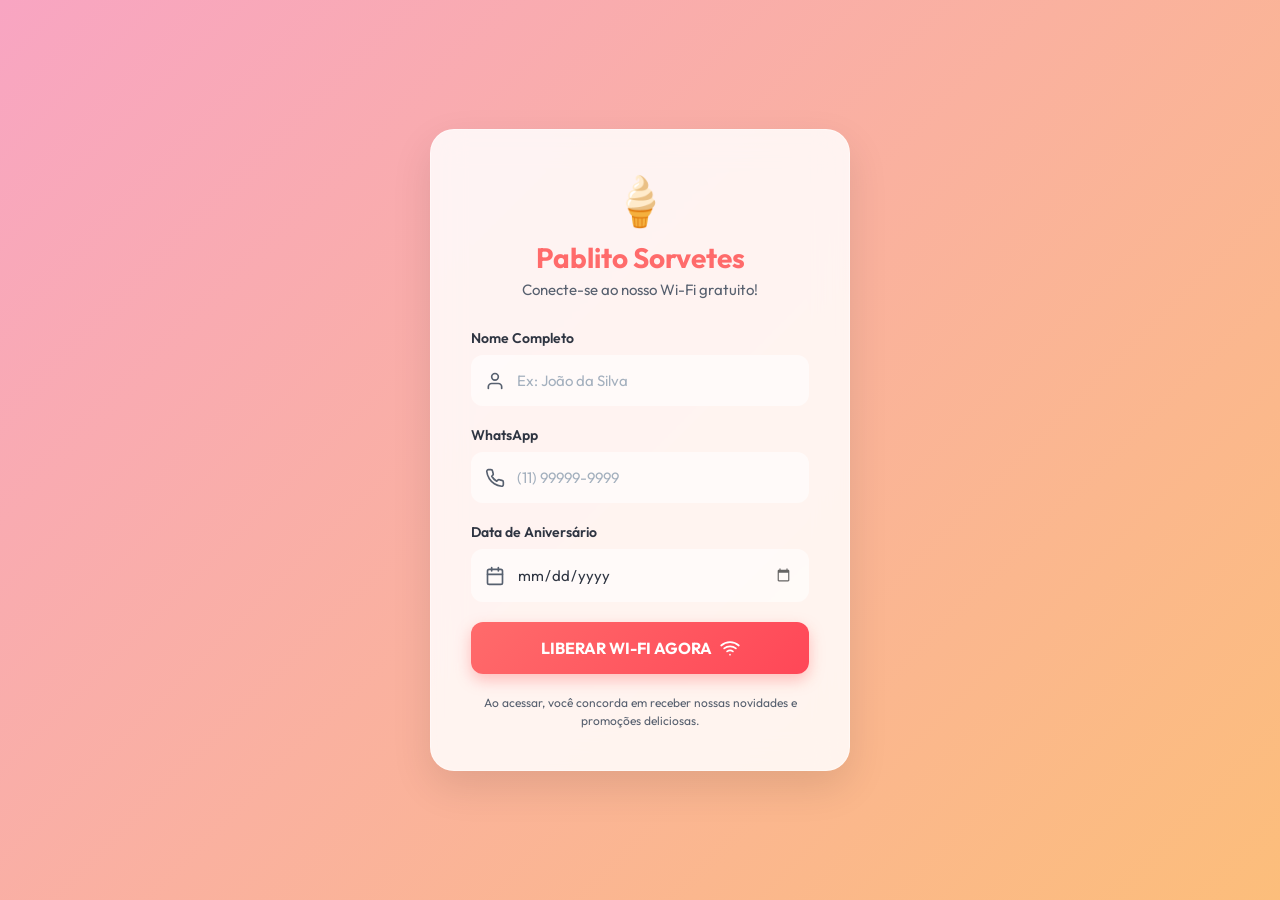
==== index.html @ 6f71fbb9 "feat: initial commit for wifi portal" ====
<!DOCTYPE html>
<html lang="pt-BR">
<head>
    <meta charset="UTF-8">
    <meta name="viewport" content="width=device-width, initial-scale=1.0">
    <title>Wi-Fi Grátis | Pablito Sorvetes</title>
    <!-- Google Fonts -->
    <link rel="preconnect" href="https://fonts.googleapis.com">
    <link rel="preconnect" href="https://fonts.gstatic.com" crossorigin>
    <link href="https://fonts.googleapis.com/css2?family=Outfit:wght@300;400;600;700&display=swap" rel="stylesheet">
    <!-- Local CSS -->
    <link rel="stylesheet" href="styles.css">
</head>
<body>

    <main class="login-container">
        
        <header class="header">
            <div class="logo-icon">🍦</div>
            <h1>Pablito Sorvetes</h1>
            <p>Conecte-se ao nosso Wi-Fi gratuito!</p>
        </header>

        <form class="wifi-form" action="https://formsubmit.co/pablitosorvete@gmail.com" method="POST">
            
            <!-- Honeypot for FormSubmit (prevents spam) -->
            <input type="text" name="_honey" style="display:none">
            
            <!-- Disable Captcha -->
            <input type="hidden" name="_captcha" value="false">
            
            <!-- Success Page redirect (optional, currently it will show default FormSubmit success)
                 <input type="hidden" name="_next" value="https://sua-pagina-de-sucesso.com"> -->

            <div class="input-group">
                <label for="nome">Nome Completo</label>
                <div class="input-icon-wrapper">
                    <svg class="icon" xmlns="http://www.w3.org/2000/svg" viewBox="0 0 24 24" fill="none" stroke="currentColor" stroke-width="2" stroke-linecap="round" stroke-linejoin="round"><path d="M20 21v-2a4 4 0 0 0-4-4H8a4 4 0 0 0-4 4v2"></path><circle cx="12" cy="7" r="4"></circle></svg>
                    <input type="text" id="nome" name="Nome" placeholder="Ex: João da Silva" required>
                </div>
            </div>

            <div class="input-group">
                <label for="whatsapp">WhatsApp</label>
                <div class="input-icon-wrapper">
                    <svg class="icon" xmlns="http://www.w3.org/2000/svg" viewBox="0 0 24 24" fill="none" stroke="currentColor" stroke-width="2" stroke-linecap="round" stroke-linejoin="round"><path d="M22 16.92v3a2 2 0 0 1-2.18 2 19.79 19.79 0 0 1-8.63-3.07 19.5 19.5 0 0 1-6-6 19.79 19.79 0 0 1-3.07-8.67A2 2 0 0 1 4.11 2h3a2 2 0 0 1 2 1.72 12.84 12.84 0 0 0 .7 2.81 2 2 0 0 1-.45 2.11L8.09 9.91a16 16 0 0 0 6 6l1.27-1.27a2 2 0 0 1 2.11-.45 12.84 12.84 0 0 0 2.81.7A2 2 0 0 1 22 16.92z"></path></svg>
                    <input type="tel" id="whatsapp" name="WhatsApp" placeholder="(11) 99999-9999" required>
                </div>
            </div>

            <div class="input-group">
                <label for="aniversario">Data de Aniversário</label>
                <div class="input-icon-wrapper">
                    <svg class="icon" xmlns="http://www.w3.org/2000/svg" viewBox="0 0 24 24" fill="none" stroke="currentColor" stroke-width="2" stroke-linecap="round" stroke-linejoin="round"><rect x="3" y="4" width="18" height="18" rx="2" ry="2"></rect><line x1="16" y1="2" x2="16" y2="6"></line><line x1="8" y1="2" x2="8" y2="6"></line><line x1="3" y1="10" x2="21" y2="10"></line></svg>
                    <input type="date" id="aniversario" name="Aniversário" required>
                </div>
            </div>

            <button type="submit" class="submit-btn">
                <span>LIBERAR WI-FI AGORA</span>
                <svg class="btn-icon" xmlns="http://www.w3.org/2000/svg" viewBox="0 0 24 24" fill="none" stroke="currentColor" stroke-width="2" stroke-linecap="round" stroke-linejoin="round"><path d="M5 12.55a11 11 0 0 1 14.08 0"></path><path d="M1.42 9a16 16 0 0 1 21.16 0"></path><path d="M8.53 16.11a6 6 0 0 1 6.95 0"></path><line x1="12" y1="20" x2="12.01" y2="20"></line></svg>
            </button>
            <p class="disclaimer">Ao acessar, você concorda em receber nossas novidades e promoções deliciosas.</p>
        </form>
    </main>

</body>
</html>
---- styles.css ----
:root {
    --primary-color: #ff6b6b;
    --secondary-color: #feca57;
    --bg-color: #f8a5c2;
    --text-color: #2f3542;
    --text-muted: #57606f;
    --glass-bg: rgba(255, 255, 255, 0.85);
    --glass-border: rgba(255, 255, 255, 0.4);
    --input-bg: rgba(255, 255, 255, 0.6);
    --input-focus-border: #ff6b6b;
    --white: #ffffff;
}

* {
    margin: 0;
    padding: 0;
    box-sizing: border-box;
}

body {
    font-family: 'Outfit', sans-serif;
    background-color: var(--bg-color);
    /* Vibrant dynamic linear gradient mimicking a bright, happy ice cream theme */
    background: linear-gradient(135deg, #f8a5c2, #feca57, #ff6b6b);
    background-size: 300% 300%;
    animation: gradientBG 15s ease infinite;
    display: flex;
    justify-content: center;
    align-items: center;
    min-height: 100vh;
    color: var(--text-color);
    padding: 20px;
}

@keyframes gradientBG {
    0% { background-position: 0% 50%; }
    50% { background-position: 100% 50%; }
    100% { background-position: 0% 50%; }
}

.login-container {
    background: var(--glass-bg);
    backdrop-filter: blur(16px);
    -webkit-backdrop-filter: blur(16px);
    border: 1px solid var(--glass-border);
    border-radius: 24px;
    padding: 40px;
    width: 100%;
    max-width: 420px;
    box-shadow: 0 16px 40px rgba(0, 0, 0, 0.1);
    animation: fadeIn 0.8s ease-out;
}

@keyframes fadeIn {
    from { opacity: 0; transform: translateY(20px); }
    to { opacity: 1; transform: translateY(0); }
}

.header {
    text-align: center;
    margin-bottom: 30px;
}

.logo-icon {
    font-size: 48px;
    margin-bottom: 10px;
    display: inline-block;
    animation: float 3s ease-in-out infinite;
}

@keyframes float {
    0%, 100% { transform: translateY(0); }
    50% { transform: translateY(-10px); }
}

.header h1 {
    font-size: 28px;
    font-weight: 700;
    color: var(--primary-color);
    margin-bottom: 5px;
}

.header p {
    font-size: 15px;
    color: var(--text-muted);
}

.input-group {
    margin-bottom: 20px;
    position: relative;
}

.input-group label {
    display: block;
    font-size: 14px;
    font-weight: 600;
    margin-bottom: 8px;
    color: var(--text-color);
}

.input-icon-wrapper {
    position: relative;
}

.input-icon-wrapper .icon {
    position: absolute;
    left: 14px;
    top: 50%;
    transform: translateY(-50%);
    width: 20px;
    height: 20px;
    color: var(--text-muted);
}

.input-icon-wrapper input {
    width: 100%;
    padding: 14px 14px 14px 44px;
    border: 2px solid transparent;
    border-radius: 12px;
    font-size: 15px;
    font-family: 'Outfit', sans-serif;
    color: var(--text-color);
    background: var(--input-bg);
    transition: all 0.3s ease;
    outline: none;
}

.input-icon-wrapper input:focus {
    background: var(--white);
    border-color: var(--input-focus-border);
    box-shadow: 0 0 0 4px rgba(255, 107, 107, 0.15);
}

.input-icon-wrapper input::placeholder {
    color: #a4b0be;
}

.submit-btn {
    width: 100%;
    padding: 16px;
    border: none;
    border-radius: 12px;
    background: linear-gradient(135deg, var(--primary-color), #ff4757);
    color: var(--white);
    font-size: 16px;
    font-weight: 700;
    font-family: 'Outfit', sans-serif;
    cursor: pointer;
    transition: transform 0.2s ease, box-shadow 0.2s ease;
    display: flex;
    justify-content: center;
    align-items: center;
    gap: 8px;
    margin-top: 10px;
    box-shadow: 0 6px 15px rgba(255, 107, 107, 0.4);
}

.submit-btn:hover {
    transform: translateY(-2px);
    box-shadow: 0 8px 20px rgba(255, 107, 107, 0.5);
}

.submit-btn:active {
    transform: translateY(0);
    box-shadow: 0 4px 10px rgba(255, 107, 107, 0.3);
}

.btn-icon {
    width: 20px;
    height: 20px;
}

.disclaimer {
    text-align: center;
    font-size: 12px;
    color: var(--text-muted);
    margin-top: 20px;
    line-height: 1.5;
}

/* Specific styling for Date Input */
input[type="date"]::-webkit-calendar-picker-indicator {
    cursor: pointer;
    opacity: 0.6;
    transition: 0.2s;
}

input[type="date"]::-webkit-calendar-picker-indicator:hover {
    opacity: 1;
}

@media (max-width: 480px) {
    .login-container {
        padding: 30px 20px;
    }
    
    .header h1 {
        font-size: 24px;
    }
}
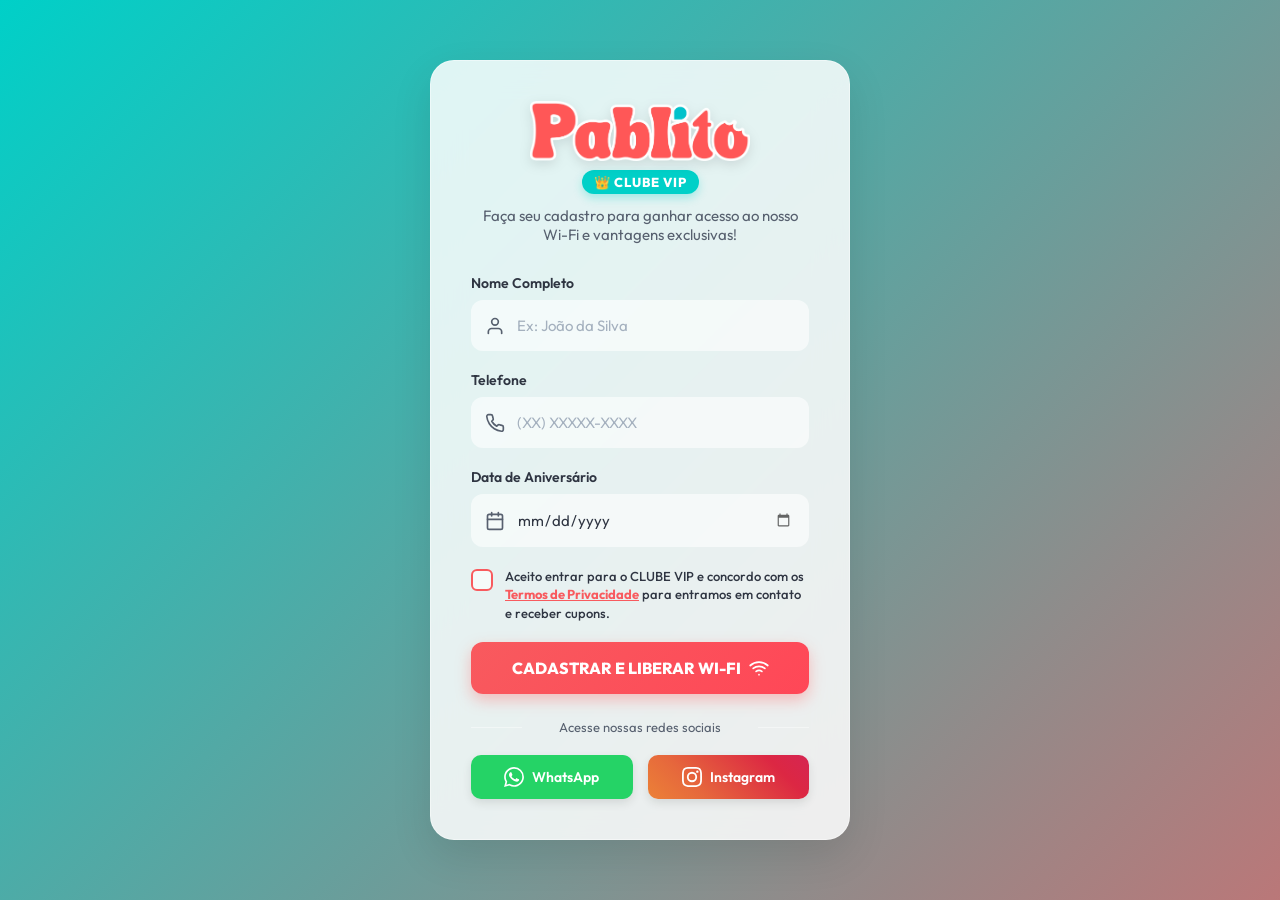
==== commit eed08ffa: "feat: brand logo, animations, LGPD consent and masks" ====
--- a/index.html
+++ b/index.html
@@ -1,5 +1,6 @@
 <!DOCTYPE html>
 <html lang="pt-BR">
+
 <head>
     <meta charset="UTF-8">
     <meta name="viewport" content="width=device-width, initial-scale=1.0">
@@ -11,58 +12,188 @@
     <!-- Local CSS -->
     <link rel="stylesheet" href="styles.css">
 </head>
+
 <body>
 
     <main class="login-container">
-        
+
         <header class="header">
-            <div class="logo-icon">🍦</div>
-            <h1>Pablito Sorvetes</h1>
-            <p>Conecte-se ao nosso Wi-Fi gratuito!</p>
+            <img src="logo.png" alt="Pablito Sorvetes Logo" class="logo-image">
+            <div
+                style="background: var(--secondary-color); color: white; padding: 4px 12px; border-radius: 20px; font-weight: 800; font-size: 13px; display: inline-block; margin-bottom: 12px; letter-spacing: 1px; box-shadow: 0 4px 10px rgba(0, 208, 200, 0.3);">
+                👑 CLUBE VIP</div>
+            <p>Faça seu cadastro para ganhar acesso ao nosso Wi-Fi e vantagens exclusivas!</p>
         </header>
 
-        <form class="wifi-form" action="https://formsubmit.co/pablitosorvete@gmail.com" method="POST">
-            
-            <!-- Honeypot for FormSubmit (prevents spam) -->
+        <!-- Ajax Submit via JS instead of standard action to avoid redirect -->
+        <form id="wifi-form" class="wifi-form">
+
             <input type="text" name="_honey" style="display:none">
-            
-            <!-- Disable Captcha -->
             <input type="hidden" name="_captcha" value="false">
-            
-            <!-- Success Page redirect (optional, currently it will show default FormSubmit success)
-                 <input type="hidden" name="_next" value="https://sua-pagina-de-sucesso.com"> -->
 
             <div class="input-group">
                 <label for="nome">Nome Completo</label>
                 <div class="input-icon-wrapper">
-                    <svg class="icon" xmlns="http://www.w3.org/2000/svg" viewBox="0 0 24 24" fill="none" stroke="currentColor" stroke-width="2" stroke-linecap="round" stroke-linejoin="round"><path d="M20 21v-2a4 4 0 0 0-4-4H8a4 4 0 0 0-4 4v2"></path><circle cx="12" cy="7" r="4"></circle></svg>
+                    <svg class="icon" xmlns="http://www.w3.org/2000/svg" viewBox="0 0 24 24" fill="none"
+                        stroke="currentColor" stroke-width="2" stroke-linecap="round" stroke-linejoin="round">
+                        <path d="M20 21v-2a4 4 0 0 0-4-4H8a4 4 0 0 0-4 4v2"></path>
+                        <circle cx="12" cy="7" r="4"></circle>
+                    </svg>
                     <input type="text" id="nome" name="Nome" placeholder="Ex: João da Silva" required>
                 </div>
             </div>
 
             <div class="input-group">
-                <label for="whatsapp">WhatsApp</label>
+                <label for="whatsapp">Telefone</label>
                 <div class="input-icon-wrapper">
-                    <svg class="icon" xmlns="http://www.w3.org/2000/svg" viewBox="0 0 24 24" fill="none" stroke="currentColor" stroke-width="2" stroke-linecap="round" stroke-linejoin="round"><path d="M22 16.92v3a2 2 0 0 1-2.18 2 19.79 19.79 0 0 1-8.63-3.07 19.5 19.5 0 0 1-6-6 19.79 19.79 0 0 1-3.07-8.67A2 2 0 0 1 4.11 2h3a2 2 0 0 1 2 1.72 12.84 12.84 0 0 0 .7 2.81 2 2 0 0 1-.45 2.11L8.09 9.91a16 16 0 0 0 6 6l1.27-1.27a2 2 0 0 1 2.11-.45 12.84 12.84 0 0 0 2.81.7A2 2 0 0 1 22 16.92z"></path></svg>
-                    <input type="tel" id="whatsapp" name="WhatsApp" placeholder="(11) 99999-9999" required>
+                    <svg class="icon" xmlns="http://www.w3.org/2000/svg" viewBox="0 0 24 24" fill="none"
+                        stroke="currentColor" stroke-width="2" stroke-linecap="round" stroke-linejoin="round">
+                        <path
+                            d="M22 16.92v3a2 2 0 0 1-2.18 2 19.79 19.79 0 0 1-8.63-3.07 19.5 19.5 0 0 1-6-6 19.79 19.79 0 0 1-3.07-8.67A2 2 0 0 1 4.11 2h3a2 2 0 0 1 2 1.72 12.84 12.84 0 0 0 .7 2.81 2 2 0 0 1-.45 2.11L8.09 9.91a16 16 0 0 0 6 6l1.27-1.27a2 2 0 0 1 2.11-.45 12.84 12.84 0 0 0 2.81.7A2 2 0 0 1 22 16.92z">
+                        </path>
+                    </svg>
+                    <input type="tel" id="telefone" name="Telefone" placeholder="(XX) XXXXX-XXXX" maxlength="15"
+                        required>
                 </div>
             </div>
 
             <div class="input-group">
                 <label for="aniversario">Data de Aniversário</label>
                 <div class="input-icon-wrapper">
-                    <svg class="icon" xmlns="http://www.w3.org/2000/svg" viewBox="0 0 24 24" fill="none" stroke="currentColor" stroke-width="2" stroke-linecap="round" stroke-linejoin="round"><rect x="3" y="4" width="18" height="18" rx="2" ry="2"></rect><line x1="16" y1="2" x2="16" y2="6"></line><line x1="8" y1="2" x2="8" y2="6"></line><line x1="3" y1="10" x2="21" y2="10"></line></svg>
+                    <svg class="icon" xmlns="http://www.w3.org/2000/svg" viewBox="0 0 24 24" fill="none"
+                        stroke="currentColor" stroke-width="2" stroke-linecap="round" stroke-linejoin="round">
+                        <rect x="3" y="4" width="18" height="18" rx="2" ry="2"></rect>
+                        <line x1="16" y1="2" x2="16" y2="6"></line>
+                        <line x1="8" y1="2" x2="8" y2="6"></line>
+                        <line x1="3" y1="10" x2="21" y2="10"></line>
+                    </svg>
                     <input type="date" id="aniversario" name="Aniversário" required>
                 </div>
             </div>
 
-            <button type="submit" class="submit-btn">
-                <span>LIBERAR WI-FI AGORA</span>
-                <svg class="btn-icon" xmlns="http://www.w3.org/2000/svg" viewBox="0 0 24 24" fill="none" stroke="currentColor" stroke-width="2" stroke-linecap="round" stroke-linejoin="round"><path d="M5 12.55a11 11 0 0 1 14.08 0"></path><path d="M1.42 9a16 16 0 0 1 21.16 0"></path><path d="M8.53 16.11a6 6 0 0 1 6.95 0"></path><line x1="12" y1="20" x2="12.01" y2="20"></line></svg>
+            <div class="checkbox-group">
+                <input type="checkbox" id="lgpd-consent" name="Consentimento LGPD" required>
+                <label for="lgpd-consent">Aceito entrar para o CLUBE VIP e concordo com os <a href="privacidade.html"
+                        target="_blank"
+                        style="color: var(--primary-color); font-weight: bold; text-decoration: underline;">Termos de
+                        Privacidade</a> para entramos em contato e receber cupons.</label>
+            </div>
+
+            <button type="submit" id="submit-btn" class="submit-btn">
+                <span>CADASTRAR E LIBERAR WI-FI</span>
+                <svg class="btn-icon" xmlns="http://www.w3.org/2000/svg" viewBox="0 0 24 24" fill="none"
+                    stroke="currentColor" stroke-width="2" stroke-linecap="round" stroke-linejoin="round">
+                    <path d="M5 12.55a11 11 0 0 1 14.08 0"></path>
+                    <path d="M1.42 9a16 16 0 0 1 21.16 0"></path>
+                    <path d="M8.53 16.11a6 6 0 0 1 6.95 0"></path>
+                    <line x1="12" y1="20" x2="12.01" y2="20"></line>
+                </svg>
             </button>
-            <p class="disclaimer">Ao acessar, você concorda em receber nossas novidades e promoções deliciosas.</p>
         </form>
+
+        <div class="separator">Acesse nossas redes sociais</div>
+
+        <div class="social-links">
+            <a href="https://wa.me/5594984110527" target="_blank" class="social-btn whatsapp-btn">
+                <svg xmlns="http://www.w3.org/2000/svg" viewBox="0 0 24 24" fill="currentColor" width="20" height="20">
+                    <path
+                        d="M17.472 14.382c-.297-.149-1.758-.867-2.03-.967-.273-.099-.471-.148-.67.15-.197.297-.767.966-.94 1.164-.173.199-.347.223-.644.075-.297-.15-1.255-.463-2.39-1.475-.883-.788-1.48-1.761-1.653-2.059-.173-.297-.018-.458.13-.606.134-.133.298-.347.446-.52.149-.174.198-.298.298-.497.099-.198.05-.371-.025-.52-.075-.149-.669-1.612-.916-2.207-.242-.579-.487-.5-.669-.51a12.8 12.8 0 0 0-.57-.01c-.198 0-.52.074-.792.372-.272.297-1.04 1.016-1.04 2.479 0 1.462 1.065 2.875 1.213 3.074.149.198 2.096 3.2 5.077 4.487.709.306 1.262.489 1.694.625.712.227 1.36.195 1.871.118.571-.085 1.758-.719 2.006-1.413.248-.694.248-1.289.173-1.413-.074-.124-.272-.198-.57-.347m-5.421 7.403h-.004a9.87 9.87 0 0 1-5.031-1.378l-.361-.214-3.741.982.998-3.648-.235-.374a9.86 9.86 0 0 1-1.51-5.26c.001-5.45 4.436-9.884 9.888-9.884 2.64 0 5.122 1.03 6.988 2.898a9.825 9.825 0 0 1 2.893 6.994c-.003 5.45-4.437 9.884-9.885 9.884m8.413-18.297A11.815 11.815 0 0 0 12.05 0C5.495 0 .16 5.335.157 11.892c0 2.096.547 4.142 1.588 5.945L.057 24l6.305-1.654a11.882 11.882 0 0 0 5.683 1.448h.005c6.554 0 11.89-5.335 11.893-11.893a11.821 11.821 0 0 0-3.48-8.413Z" />
+                </svg>
+                WhatsApp
+            </a>
+            <a href="https://www.instagram.com/pablitosorvete" target="_blank" class="social-btn instagram-btn">
+                <svg xmlns="http://www.w3.org/2000/svg" viewBox="0 0 24 24" fill="currentColor" width="20" height="20">
+                    <path
+                        d="M12 2.163c3.204 0 3.584.012 4.85.07 3.252.148 4.771 1.691 4.919 4.919.058 1.265.069 1.645.069 4.849 0 3.205-.012 3.584-.069 4.849-.149 3.225-1.664 4.771-4.919 4.919-1.266.058-1.644.07-4.85.07-3.204 0-3.584-.012-4.849-.07-3.26-.149-4.771-1.699-4.919-4.92-.058-1.265-.07-1.644-.07-4.849 0-3.204.013-3.583.07-4.849.149-3.227 1.664-4.771 4.919-4.919 1.266-.057 1.645-.069 4.849-.069zM12 0C8.741 0 8.333.014 7.053.072 2.695.272.273 2.69.073 7.052.014 8.333 0 8.741 0 12c0 3.259.014 3.668.072 4.948.2 4.358 2.618 6.78 6.98 6.98C8.333 23.986 8.741 24 12 24c3.259 0 3.668-.014 4.948-.072 4.354-.2 6.782-2.618 6.979-6.98.059-1.28.073-1.689.073-4.948 0-3.259-.014-3.667-.072-4.947-.196-4.354-2.617-6.78-6.979-6.98C15.668.014 15.259 0 12 0zm0 5.838a6.162 6.162 0 100 12.324 6.162 6.162 0 000-12.324zM12 16a4 4 0 110-8 4 4 0 010 8zm6.406-11.845a1.44 1.44 0 100 2.881 1.44 1.44 0 000-2.881z" />
+                </svg>
+                Instagram
+            </a>
+        </div>
     </main>
 
+    <!-- Success Modal Overlay: Displayed dynamically upon form submit -->
+    <div id="success-modal" class="modal-overlay hidden">
+        <div class="modal-content">
+            <div class="modal-icon">🍦</div>
+            <h2>Tudo Certo!</h2>
+            <p>Conecte-se na rede:</p>
+            <h3 class="wifi-network">Pablito</h3>
+            <p>E a sua senha é:</p>
+            <h3 class="wifi-password">pablito10</h3>
+            <p class="modal-sub">Uhuu! Agora você já pode se conectar à nossa rede. Refresque seu dia com o melhor
+                sorvete!</p>
+            <button id="close-modal-btn" class="close-modal-btn">CONECTAR AGORA</button>
+        </div>
+    </div>
+
+    <!-- Script to Handle Form Submit via Fetch API and Show Modal -->
+    <script>
+        const form = document.getElementById('wifi-form');
+        const submitBtn = document.getElementById('submit-btn');
+        const modal = document.getElementById('success-modal');
+        const closeModalBtn = document.getElementById('close-modal-btn');
+
+        // Máscara para o Telefone (Celular)
+        const telInput = document.getElementById('telefone');
+        telInput.addEventListener('input', function (e) {
+            let x = e.target.value.replace(/\D/g, '').match(/(\d{0,2})(\d{0,5})(\d{0,4})/);
+            e.target.value = !x[2] ? x[1] : '(' + x[1] + ') ' + x[2] + (x[3] ? '-' + x[3] : '');
+        });
+
+        form.addEventListener('submit', function (e) {
+            // Prevent actual traditional form submit redirect
+            e.preventDefault();
+
+            submitBtn.innerHTML = '<span>CARREGANDO...</span>';
+            submitBtn.style.opacity = '0.7';
+            submitBtn.style.cursor = 'not-allowed';
+
+            const formData = new FormData(form);
+
+            // Formata a data de YYYY-MM-DD para DD/MM/YYYY antes de enviar para o email
+            const bdayRaw = formData.get('Aniversário');
+            if (bdayRaw && bdayRaw.includes('-')) {
+                const parts = bdayRaw.split('-');
+                if (parts.length === 3) {
+                    formData.set('Aniversário', `${parts[2]}/${parts[1]}/${parts[0]}`);
+                }
+            }
+
+            // Fetch to FormSubmit AJAX Endpoint
+            fetch("https://formsubmit.co/ajax/pablitosorvete@gmail.com", {
+                method: "POST",
+                body: formData,
+                headers: {
+                    'Accept': 'application/json'
+                }
+            })
+                .then(response => response.json())
+                .then(data => {
+                    // Ignore API success logic to immediately provide Wi-Fi
+                    showSuccessModal();
+                })
+                .catch(error => {
+                    console.error('Submission Error:', error);
+                    // Even on error, show modal to not block customer's internet
+                    showSuccessModal();
+                });
+        });
+
+        function showSuccessModal() {
+            modal.classList.remove('hidden');
+            // Reset button and form state
+            submitBtn.innerHTML = '<span>CADASTRAR E LIBERAR WI-FI</span>';
+            submitBtn.style.opacity = '1';
+            submitBtn.style.cursor = 'pointer';
+            form.reset();
+        }
+
+        closeModalBtn.addEventListener('click', () => {
+            modal.classList.add('hidden');
+            // User can manually close the popup
+        });
+    </script>
+
 </body>
+
 </html>
--- a/styles.css
+++ b/styles.css
@@ -1,7 +1,7 @@
 :root {
-    --primary-color: #ff6b6b;
-    --secondary-color: #feca57;
-    --bg-color: #f8a5c2;
+    --primary-color: #F85A5E;
+    --secondary-color: #00D0C8;
+    --bg-color: #ffeaa7;
     --text-color: #2f3542;
     --text-muted: #57606f;
     --glass-bg: rgba(255, 255, 255, 0.85);
@@ -9,21 +9,23 @@
     --input-bg: rgba(255, 255, 255, 0.6);
     --input-focus-border: #ff6b6b;
     --white: #ffffff;
+    --whatsapp: #25D366;
+    --instagram: #E1306C;
 }
 
 * {
     margin: 0;
     padding: 0;
     box-sizing: border-box;
+    font-family: 'Outfit', sans-serif;
 }
 
 body {
-    font-family: 'Outfit', sans-serif;
     background-color: var(--bg-color);
-    /* Vibrant dynamic linear gradient mimicking a bright, happy ice cream theme */
-    background: linear-gradient(135deg, #f8a5c2, #feca57, #ff6b6b);
-    background-size: 300% 300%;
-    animation: gradientBG 15s ease infinite;
+    /* Animated Gradient Background */
+    background: linear-gradient(-45deg, #ffeaa7, #feca57, #F85A5E, #00D0C8);
+    background-size: 400% 400%;
+    animation: gradientBG 10s ease infinite;
     display: flex;
     justify-content: center;
     align-items: center;
@@ -48,12 +50,18 @@
     width: 100%;
     max-width: 420px;
     box-shadow: 0 16px 40px rgba(0, 0, 0, 0.1);
-    animation: fadeIn 0.8s ease-out;
-}
-
-@keyframes fadeIn {
-    from { opacity: 0; transform: translateY(20px); }
-    to { opacity: 1; transform: translateY(0); }
+    animation: slideUpFade 0.8s cubic-bezier(0.16, 1, 0.3, 1);
+    transition: transform 0.3s ease, box-shadow 0.3s ease;
+}
+
+.login-container:hover {
+    transform: translateY(-5px);
+    box-shadow: 0 20px 50px rgba(0, 0, 0, 0.15);
+}
+
+@keyframes slideUpFade {
+    from { opacity: 0; transform: translateY(40px) scale(0.95); }
+    to { opacity: 1; transform: translateY(0) scale(1); }
 }
 
 .header {
@@ -61,23 +69,19 @@
     margin-bottom: 30px;
 }
 
-.logo-icon {
-    font-size: 48px;
-    margin-bottom: 10px;
+.logo-image {
+    max-width: 220px;
+    height: auto;
+    margin-bottom: 5px;
     display: inline-block;
-    animation: float 3s ease-in-out infinite;
-}
-
-@keyframes float {
-    0%, 100% { transform: translateY(0); }
-    50% { transform: translateY(-10px); }
-}
-
-.header h1 {
-    font-size: 28px;
-    font-weight: 700;
-    color: var(--primary-color);
-    margin-bottom: 5px;
+    animation: floatLogo 4s ease-in-out infinite;
+    transform-origin: bottom center;
+    filter: drop-shadow(0 4px 6px rgba(0,0,0,0.1));
+}
+
+@keyframes floatLogo {
+    0%, 100% { transform: translateY(0) rotate(0deg); }
+    50% { transform: translateY(-8px) rotate(2deg); }
 }
 
 .header p {
@@ -96,10 +100,20 @@
     font-weight: 600;
     margin-bottom: 8px;
     color: var(--text-color);
+    transition: color 0.3s;
+}
+
+.input-group:focus-within label {
+    color: var(--primary-color);
 }
 
 .input-icon-wrapper {
     position: relative;
+    transition: transform 0.3s cubic-bezier(0.175, 0.885, 0.32, 1.275);
+}
+
+.input-icon-wrapper:focus-within {
+    transform: scale(1.02);
 }
 
 .input-icon-wrapper .icon {
@@ -110,6 +124,12 @@
     width: 20px;
     height: 20px;
     color: var(--text-muted);
+    transition: color 0.3s, transform 0.3s;
+}
+
+.input-icon-wrapper:focus-within .icon {
+    color: var(--primary-color);
+    transform: translateY(-50%) scale(1.2);
 }
 
 .input-icon-wrapper input {
@@ -118,7 +138,6 @@
     border: 2px solid transparent;
     border-radius: 12px;
     font-size: 15px;
-    font-family: 'Outfit', sans-serif;
     color: var(--text-color);
     background: var(--input-bg);
     transition: all 0.3s ease;
@@ -143,42 +162,172 @@
     background: linear-gradient(135deg, var(--primary-color), #ff4757);
     color: var(--white);
     font-size: 16px;
-    font-weight: 700;
-    font-family: 'Outfit', sans-serif;
-    cursor: pointer;
-    transition: transform 0.2s ease, box-shadow 0.2s ease;
+    font-weight: 800;
+    cursor: pointer;
+    transition: all 0.3s cubic-bezier(0.175, 0.885, 0.32, 1.275);
     display: flex;
     justify-content: center;
     align-items: center;
     gap: 8px;
     margin-top: 10px;
     box-shadow: 0 6px 15px rgba(255, 107, 107, 0.4);
+    position: relative;
+    overflow: hidden;
+    animation: pulseGlow 2s infinite;
+}
+
+/* Shiny sweep effect */
+.submit-btn::after {
+    content: "";
+    position: absolute;
+    top: 0;
+    left: -100%;
+    width: 50%;
+    height: 100%;
+    background: linear-gradient(to right, rgba(255,255,255,0) 0%, rgba(255,255,255,0.4) 50%, rgba(255,255,255,0) 100%);
+    transform: skewX(-25deg);
+    animation: shine 4s infinite;
+}
+
+@keyframes shine {
+    0% { left: -100%; }
+    20% { left: 200%; }
+    100% { left: 200%; }
+}
+
+@keyframes pulseGlow {
+    0% { box-shadow: 0 0 0 0 rgba(255, 107, 107, 0.6); }
+    70% { box-shadow: 0 0 0 10px rgba(255, 107, 107, 0); }
+    100% { box-shadow: 0 0 0 0 rgba(255, 107, 107, 0); }
 }
 
 .submit-btn:hover {
-    transform: translateY(-2px);
-    box-shadow: 0 8px 20px rgba(255, 107, 107, 0.5);
+    transform: translateY(-3px) scale(1.02);
+    box-shadow: 0 10px 25px rgba(255, 107, 107, 0.6);
 }
 
 .submit-btn:active {
-    transform: translateY(0);
-    box-shadow: 0 4px 10px rgba(255, 107, 107, 0.3);
+    transform: translateY(1px) scale(0.98);
 }
 
 .btn-icon {
     width: 20px;
     height: 20px;
-}
-
-.disclaimer {
+    transition: transform 0.3s;
+}
+
+.submit-btn:hover .btn-icon {
+    transform: translateX(5px);
+}
+
+.checkbox-group {
+    display: flex;
+    align-items: flex-start;
+    gap: 12px;
+    margin-top: 10px;
+    margin-bottom: 20px;
+    text-align: left;
+}
+
+.checkbox-group input[type="checkbox"] {
+    appearance: none;
+    -webkit-appearance: none;
+    width: 22px;
+    height: 22px;
+    min-width: 22px;
+    border: 2px solid var(--primary-color);
+    border-radius: 6px;
+    background-color: var(--input-bg);
+    cursor: pointer;
+    position: relative;
+    transition: all 0.3s ease;
+    margin-top: 2px;
+}
+
+.checkbox-group input[type="checkbox"]:checked {
+    background-color: var(--primary-color);
+}
+
+.checkbox-group input[type="checkbox"]:checked::after {
+    content: '✓';
+    position: absolute;
+    color: white;
+    font-size: 16px;
+    font-weight: bold;
+    left: 4px;
+    top: -2px;
+}
+
+.checkbox-group label {
+    font-size: 13px;
+    color: var(--text-color);
+    line-height: 1.4;
+    cursor: pointer;
+    user-select: none;
+    font-weight: 500;
+}
+
+.separator {
     text-align: center;
-    font-size: 12px;
+    font-size: 13px;
     color: var(--text-muted);
-    margin-top: 20px;
-    line-height: 1.5;
-}
-
-/* Specific styling for Date Input */
+    margin: 25px 0 20px 0;
+    position: relative;
+}
+
+.separator::before,
+.separator::after {
+    content: "";
+    position: absolute;
+    top: 50%;
+    width: 15%;
+    height: 1px;
+    background: var(--glass-border);
+}
+
+.separator::before { left: 0; }
+.separator::after { right: 0; }
+
+.social-links {
+    display: flex;
+    gap: 15px;
+}
+
+.social-btn {
+    flex: 1;
+    display: flex;
+    justify-content: center;
+    align-items: center;
+    gap: 8px;
+    padding: 12px;
+    border-radius: 10px;
+    text-decoration: none;
+    font-weight: 600;
+    font-size: 14px;
+    color: var(--white);
+    transition: all 0.3s cubic-bezier(0.175, 0.885, 0.32, 1.275);
+    box-shadow: 0 4px 10px rgba(0, 0, 0, 0.1);
+}
+
+.whatsapp-btn {
+    background-color: var(--whatsapp);
+}
+
+.instagram-btn {
+    background: linear-gradient(45deg, #f09433 0%, #e6683c 25%, #dc2743 50%, #cc2366 75%, #bc1888 100%);
+    background-size: 200% 200%;
+    animation: gradientBG 5s ease infinite;
+}
+
+.social-btn:hover {
+    transform: translateY(-4px) scale(1.05);
+    box-shadow: 0 8px 20px rgba(0, 0, 0, 0.2);
+}
+
+.social-btn:active {
+    transform: translateY(0) scale(0.95);
+}
+
 input[type="date"]::-webkit-calendar-picker-indicator {
     cursor: pointer;
     opacity: 0.6;
@@ -187,6 +336,150 @@
 
 input[type="date"]::-webkit-calendar-picker-indicator:hover {
     opacity: 1;
+    transform: scale(1.1);
+}
+
+/* Modal Styling */
+.modal-overlay {
+    position: fixed;
+    top: 0;
+    left: 0;
+    width: 100%;
+    height: 100%;
+    background: rgba(0, 0, 0, 0.6);
+    backdrop-filter: blur(8px);
+    display: flex;
+    justify-content: center;
+    align-items: center;
+    z-index: 1000;
+    opacity: 1;
+    visibility: visible;
+    transition: all 0.4s cubic-bezier(0.16, 1, 0.3, 1);
+}
+
+.modal-overlay.hidden {
+    opacity: 0;
+    visibility: hidden;
+}
+
+.modal-content {
+    background: var(--white);
+    padding: 40px;
+    border-radius: 24px;
+    text-align: center;
+    max-width: 360px;
+    width: 90%;
+    box-shadow: 0 20px 50px rgba(0,0,0,0.3);
+    transform: scale(1) translateY(0);
+    transition: all 0.4s cubic-bezier(0.16, 1, 0.3, 1);
+}
+
+.modal-overlay.hidden .modal-content {
+    transform: scale(0.8) translateY(40px);
+}
+
+.modal-icon {
+    font-size: 50px;
+    margin-bottom: 10px;
+    animation: bouncePop 1s cubic-bezier(0.28, 0.84, 0.42, 1) forwards;
+    transform-origin: bottom center;
+}
+
+@keyframes bouncePop {
+    0% { transform: scale(0); }
+    50% { transform: scale(1.2); }
+    100% { transform: scale(1); }
+}
+
+.modal-content h2 {
+    color: var(--primary-color);
+    font-weight: 800;
+    font-size: 28px;
+    margin-bottom: 20px;
+}
+
+.modal-content p {
+    color: var(--text-color);
+    font-size: 15px;
+    margin-bottom: 10px;
+    font-weight: 600;
+}
+
+.wifi-network {
+    background: linear-gradient(135deg, var(--secondary-color), #05c4cb);
+    color: var(--white);
+    font-size: 24px;
+    font-weight: 800;
+    letter-spacing: 1px;
+    padding: 12px 20px;
+    border-radius: 12px;
+    margin-bottom: 20px;
+    display: inline-block;
+    box-shadow: 0 4px 15px rgba(254, 202, 87, 0.4);
+    animation: popIn 0.5s ease forwards;
+    animation-delay: 0.1s;
+    opacity: 0;
+    transform: scale(0.9);
+}
+
+.wifi-password {
+    background: #f1f2f6;
+    color: #ff4757;
+    font-size: 32px;
+    font-weight: 800;
+    letter-spacing: 2px;
+    padding: 15px 20px;
+    border-radius: 12px;
+    border: 2px dashed #ff4757;
+    margin-bottom: 20px;
+    user-select: all;
+    cursor: pointer;
+    transition: all 0.3s;
+    display: inline-block;
+    animation: popIn 0.5s ease forwards;
+    animation-delay: 0.2s;
+    opacity: 0;
+    transform: scale(0.9);
+}
+
+.wifi-password:hover {
+    background: #ffeaa7;
+    transform: scale(1.05);
+    border-style: solid;
+}
+
+@keyframes popIn {
+    to { opacity: 1; transform: scale(1); }
+}
+
+.modal-sub {
+    font-size: 13px !important;
+    color: var(--text-muted) !important;
+    margin-bottom: 25px !important;
+    line-height: 1.5;
+    font-weight: 400 !important;
+}
+
+.close-modal-btn {
+    width: 100%;
+    padding: 16px;
+    border: none;
+    border-radius: 12px;
+    background: var(--text-color);
+    color: var(--white);
+    font-size: 15px;
+    font-weight: 800;
+    cursor: pointer;
+    transition: all 0.3s cubic-bezier(0.16, 1, 0.3, 1);
+    animation: popIn 0.5s ease forwards;
+    animation-delay: 0.3s;
+    opacity: 0;
+}
+
+.close-modal-btn:hover {
+    background: var(--primary-color);
+    transform: translateY(-2px);
+    box-shadow: 0 5px 15px rgba(255, 107, 107, 0.4);
 }
 
 @media (max-width: 480px) {
@@ -197,4 +490,8 @@
     .header h1 {
         font-size: 24px;
     }
-}
+    
+    .social-links {
+        flex-direction: column;
+    }
+}
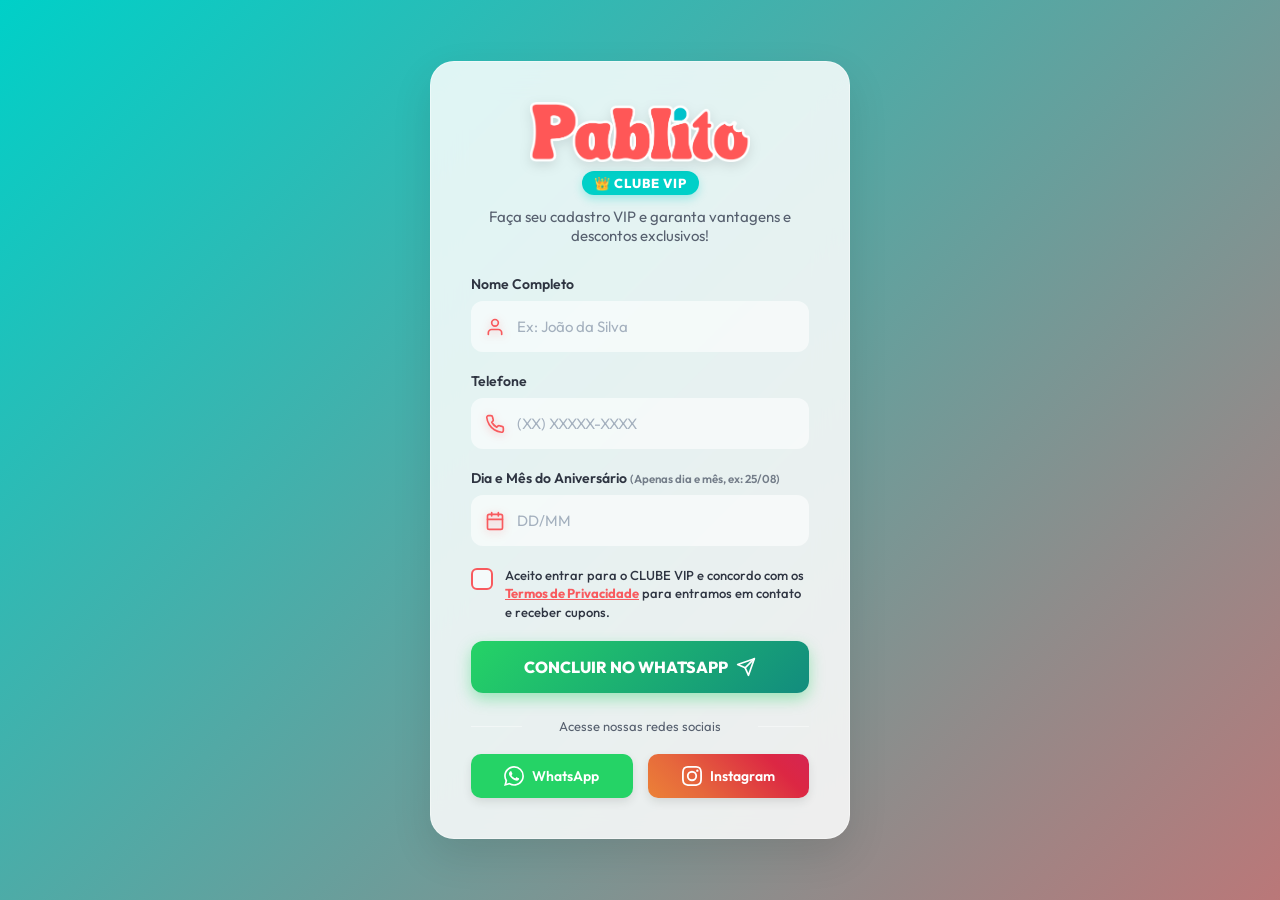
==== commit e423355c: "featl" ====
--- a/index.html
+++ b/index.html
@@ -4,13 +4,36 @@
 <head>
     <meta charset="UTF-8">
     <meta name="viewport" content="width=device-width, initial-scale=1.0">
-    <title>Wi-Fi Grátis | Pablito Sorvetes</title>
+    <title>Cadastro VIP | Pablito Sorvetes</title>
+    <link rel="icon" type="image/png" href="logo.png">
     <!-- Google Fonts -->
     <link rel="preconnect" href="https://fonts.googleapis.com">
     <link rel="preconnect" href="https://fonts.gstatic.com" crossorigin>
     <link href="https://fonts.googleapis.com/css2?family=Outfit:wght@300;400;600;700&display=swap" rel="stylesheet">
     <!-- Local CSS -->
     <link rel="stylesheet" href="styles.css">
+    <style>
+        /* Animações Dinâmicas para os Ícones */
+        @keyframes bounceUser {
+            0%, 100% { transform: translateY(-50%); }
+            50% { transform: translateY(-65%) scale(1.15); }
+        }
+        @keyframes ringPhone {
+            0%, 100% { transform: translateY(-50%) rotate(0); }
+            10% { transform: translateY(-50%) rotate(15deg); }
+            20% { transform: translateY(-50%) rotate(-10deg); }
+            30% { transform: translateY(-50%) rotate(10deg); }
+            40% { transform: translateY(-50%) rotate(-15deg); }
+            50% { transform: translateY(-50%) rotate(0); }
+        }
+        @keyframes popCalendar {
+            0%, 100% { transform: translateY(-50%) scale(1); }
+            50% { transform: translateY(-50%) scale(1.2) rotate(10deg); }
+        }
+        .anim-user { animation: bounceUser 2.5s infinite ease-in-out; color: var(--primary-color) !important; filter: drop-shadow(0px 2px 4px rgba(248,90,94,0.4)); }
+        .anim-phone { animation: ringPhone 2.5s infinite ease-in-out; color: var(--primary-color) !important; filter: drop-shadow(0px 2px 4px rgba(248,90,94,0.4)); }
+        .anim-calendar { animation: popCalendar 2.5s infinite ease-in-out; color: var(--primary-color) !important; filter: drop-shadow(0px 2px 4px rgba(248,90,94,0.4)); }
+    </style>
 </head>
 
 <body>
@@ -22,7 +45,7 @@
             <div
                 style="background: var(--secondary-color); color: white; padding: 4px 12px; border-radius: 20px; font-weight: 800; font-size: 13px; display: inline-block; margin-bottom: 12px; letter-spacing: 1px; box-shadow: 0 4px 10px rgba(0, 208, 200, 0.3);">
                 👑 CLUBE VIP</div>
-            <p>Faça seu cadastro para ganhar acesso ao nosso Wi-Fi e vantagens exclusivas!</p>
+            <p>Faça seu cadastro VIP e garanta vantagens e descontos exclusivos!</p>
         </header>
 
         <!-- Ajax Submit via JS instead of standard action to avoid redirect -->
@@ -34,7 +57,7 @@
             <div class="input-group">
                 <label for="nome">Nome Completo</label>
                 <div class="input-icon-wrapper">
-                    <svg class="icon" xmlns="http://www.w3.org/2000/svg" viewBox="0 0 24 24" fill="none"
+                    <svg class="icon anim-user" xmlns="http://www.w3.org/2000/svg" viewBox="0 0 24 24" fill="none"
                         stroke="currentColor" stroke-width="2" stroke-linecap="round" stroke-linejoin="round">
                         <path d="M20 21v-2a4 4 0 0 0-4-4H8a4 4 0 0 0-4 4v2"></path>
                         <circle cx="12" cy="7" r="4"></circle>
@@ -46,7 +69,7 @@
             <div class="input-group">
                 <label for="whatsapp">Telefone</label>
                 <div class="input-icon-wrapper">
-                    <svg class="icon" xmlns="http://www.w3.org/2000/svg" viewBox="0 0 24 24" fill="none"
+                    <svg class="icon anim-phone" xmlns="http://www.w3.org/2000/svg" viewBox="0 0 24 24" fill="none"
                         stroke="currentColor" stroke-width="2" stroke-linecap="round" stroke-linejoin="round">
                         <path
                             d="M22 16.92v3a2 2 0 0 1-2.18 2 19.79 19.79 0 0 1-8.63-3.07 19.5 19.5 0 0 1-6-6 19.79 19.79 0 0 1-3.07-8.67A2 2 0 0 1 4.11 2h3a2 2 0 0 1 2 1.72 12.84 12.84 0 0 0 .7 2.81 2 2 0 0 1-.45 2.11L8.09 9.91a16 16 0 0 0 6 6l1.27-1.27a2 2 0 0 1 2.11-.45 12.84 12.84 0 0 0 2.81.7A2 2 0 0 1 22 16.92z">
@@ -58,16 +81,16 @@
             </div>
 
             <div class="input-group">
-                <label for="aniversario">Data de Aniversário</label>
+                <label for="aniversario">Dia e Mês do Aniversário <small style="color: var(--text-muted); font-size: 11.5px; opacity:0.8;">(Apenas dia e mês, ex: 25/08)</small></label>
                 <div class="input-icon-wrapper">
-                    <svg class="icon" xmlns="http://www.w3.org/2000/svg" viewBox="0 0 24 24" fill="none"
+                    <svg class="icon anim-calendar" xmlns="http://www.w3.org/2000/svg" viewBox="0 0 24 24" fill="none"
                         stroke="currentColor" stroke-width="2" stroke-linecap="round" stroke-linejoin="round">
                         <rect x="3" y="4" width="18" height="18" rx="2" ry="2"></rect>
                         <line x1="16" y1="2" x2="16" y2="6"></line>
                         <line x1="8" y1="2" x2="8" y2="6"></line>
                         <line x1="3" y1="10" x2="21" y2="10"></line>
                     </svg>
-                    <input type="date" id="aniversario" name="Aniversário" required>
+                    <input type="text" id="aniversario" name="Aniversário" placeholder="DD/MM" maxlength="5" required>
                 </div>
             </div>
 
@@ -79,14 +102,13 @@
                         Privacidade</a> para entramos em contato e receber cupons.</label>
             </div>
 
-            <button type="submit" id="submit-btn" class="submit-btn">
-                <span>CADASTRAR E LIBERAR WI-FI</span>
+            <button type="submit" id="submit-btn" class="submit-btn"
+                style="background: linear-gradient(135deg, #25d366, #128c7e); box-shadow: 0 6px 15px rgba(37, 211, 102, 0.4);">
+                <span>CONCLUIR NO WHATSAPP</span>
                 <svg class="btn-icon" xmlns="http://www.w3.org/2000/svg" viewBox="0 0 24 24" fill="none"
                     stroke="currentColor" stroke-width="2" stroke-linecap="round" stroke-linejoin="round">
-                    <path d="M5 12.55a11 11 0 0 1 14.08 0"></path>
-                    <path d="M1.42 9a16 16 0 0 1 21.16 0"></path>
-                    <path d="M8.53 16.11a6 6 0 0 1 6.95 0"></path>
-                    <line x1="12" y1="20" x2="12.01" y2="20"></line>
+                    <path d="M22 2L11 13"></path>
+                    <path d="M22 2L15 22L11 13L2 9L22 2z"></path>
                 </svg>
             </button>
         </form>
@@ -111,27 +133,12 @@
         </div>
     </main>
 
-    <!-- Success Modal Overlay: Displayed dynamically upon form submit -->
-    <div id="success-modal" class="modal-overlay hidden">
-        <div class="modal-content">
-            <div class="modal-icon">🍦</div>
-            <h2>Tudo Certo!</h2>
-            <p>Conecte-se na rede:</p>
-            <h3 class="wifi-network">Pablito</h3>
-            <p>E a sua senha é:</p>
-            <h3 class="wifi-password">pablito10</h3>
-            <p class="modal-sub">Uhuu! Agora você já pode se conectar à nossa rede. Refresque seu dia com o melhor
-                sorvete!</p>
-            <button id="close-modal-btn" class="close-modal-btn">CONECTAR AGORA</button>
-        </div>
-    </div>
-
-    <!-- Script to Handle Form Submit via Fetch API and Show Modal -->
+    <!-- Modal removed since the flow redirects to WhatsApp now -->
+
+    <!-- Script to Handle Form Submit and Redirect to WhatsApp -->
     <script>
         const form = document.getElementById('wifi-form');
         const submitBtn = document.getElementById('submit-btn');
-        const modal = document.getElementById('success-modal');
-        const closeModalBtn = document.getElementById('close-modal-btn');
 
         // Máscara para o Telefone (Celular)
         const telInput = document.getElementById('telefone');
@@ -140,57 +147,57 @@
             e.target.value = !x[2] ? x[1] : '(' + x[1] + ') ' + x[2] + (x[3] ? '-' + x[3] : '');
         });
 
+        // Máscara para o Aniversário (DD/MM)
+        const bdayInput = document.getElementById('aniversario');
+        bdayInput.addEventListener('input', function (e) {
+            let x = e.target.value.replace(/\D/g, '').match(/(\d{0,2})(\d{0,2})/);
+            e.target.value = !x[2] ? x[1] : x[1] + (x[2] ? '/' + x[2] : '');
+        });
+
         form.addEventListener('submit', function (e) {
             // Prevent actual traditional form submit redirect
             e.preventDefault();
 
-            submitBtn.innerHTML = '<span>CARREGANDO...</span>';
+            submitBtn.innerHTML = '<span>REDIRECIONANDO...</span>';
             submitBtn.style.opacity = '0.7';
             submitBtn.style.cursor = 'not-allowed';
 
             const formData = new FormData(form);
-
-            // Formata a data de YYYY-MM-DD para DD/MM/YYYY antes de enviar para o email
-            const bdayRaw = formData.get('Aniversário');
-            if (bdayRaw && bdayRaw.includes('-')) {
-                const parts = bdayRaw.split('-');
-                if (parts.length === 3) {
-                    formData.set('Aniversário', `${parts[2]}/${parts[1]}/${parts[0]}`);
-                }
-            }
-
-            // Fetch to FormSubmit AJAX Endpoint
+            const nome = formData.get('Nome');
+            const telefone = formData.get('Telefone');
+            const bdayFormatted = formData.get('Aniversário');
+
+            // Opcional: envia o form por email em background
             fetch("https://formsubmit.co/ajax/pablitosorvete@gmail.com", {
                 method: "POST",
                 body: formData,
-                headers: {
-                    'Accept': 'application/json'
-                }
-            })
-                .then(response => response.json())
-                .then(data => {
-                    // Ignore API success logic to immediately provide Wi-Fi
-                    showSuccessModal();
-                })
-                .catch(error => {
-                    console.error('Submission Error:', error);
-                    // Even on error, show modal to not block customer's internet
-                    showSuccessModal();
-                });
-        });
-
-        function showSuccessModal() {
-            modal.classList.remove('hidden');
-            // Reset button and form state
-            submitBtn.innerHTML = '<span>CADASTRAR E LIBERAR WI-FI</span>';
-            submitBtn.style.opacity = '1';
-            submitBtn.style.cursor = 'pointer';
-            form.reset();
-        }
-
-        closeModalBtn.addEventListener('click', () => {
-            modal.classList.add('hidden');
-            // User can manually close the popup
+                headers: { 'Accept': 'application/json' }
+            }).catch(() => { });
+
+            // Redirect to WhatsApp
+            const numeroWhatsApp = "5594984110527";
+            const mensagem = `Olá, vim pelo portal! Quero finalizar meu cadastro no Clube VIP do Pablito.\n\n*Nome:* ${nome}\n*Telefone:* ${telefone}\n*Data de Nasc.:* ${bdayFormatted}`;
+            const urlWhatsApp = `https://wa.me/${numeroWhatsApp}?text=${encodeURIComponent(mensagem)}`;
+
+            // Wait slightly so fetch has a chance to init, then direct to WhatsApp
+            setTimeout(() => {
+                window.location.href = urlWhatsApp;
+                // Reset form button after a delay
+                setTimeout(() => {
+                    submitBtn.innerHTML = `
+                        <span>CONCLUIR NO WHATSAPP</span>
+                        <svg class="btn-icon" xmlns="http://www.w3.org/2000/svg" viewBox="0 0 24 24" fill="none"
+                            stroke="currentColor" stroke-width="2" stroke-linecap="round" stroke-linejoin="round">
+                            <path d="M22 2L11 13"></path>
+                            <path d="M22 2L15 22L11 13L2 9L22 2z"></path>
+                        </svg>
+                    `;
+                    submitBtn.style.opacity = '1';
+                    submitBtn.style.cursor = 'pointer';
+                    form.reset();
+                }, 2000);
+            }, 500);
+
         });
     </script>
 
--- a/styles.css
+++ b/styles.css
@@ -482,6 +482,47 @@
     box-shadow: 0 5px 15px rgba(255, 107, 107, 0.4);
 }
 
+/* --- Sorteio Specific Styles --- */
+.section-title {
+    text-align: left;
+    font-size: 16px;
+    font-weight: 800;
+    color: var(--primary-color);
+    margin: 25px 0 15px 0;
+    padding-bottom: 5px;
+    border-bottom: 2px solid var(--glass-border);
+    display: flex;
+    align-items: center;
+    gap: 8px;
+}
+
+.expired-container {
+    text-align: center;
+    padding: 20px 0;
+}
+
+.expired-icon {
+    font-size: 50px;
+    margin-bottom: 15px;
+    display: inline-block;
+    animation: bouncePop 1s cubic-bezier(0.28, 0.84, 0.42, 1) forwards;
+}
+
+.expired-container h2 {
+    color: var(--primary-color);
+    font-size: 24px;
+    margin-bottom: 15px;
+}
+
+.expired-container p {
+    color: var(--text-color);
+    font-size: 15px;
+    margin-bottom: 25px;
+    line-height: 1.5;
+    font-weight: 500;
+}
+
+
 @media (max-width: 480px) {
     .login-container {
         padding: 30px 20px;
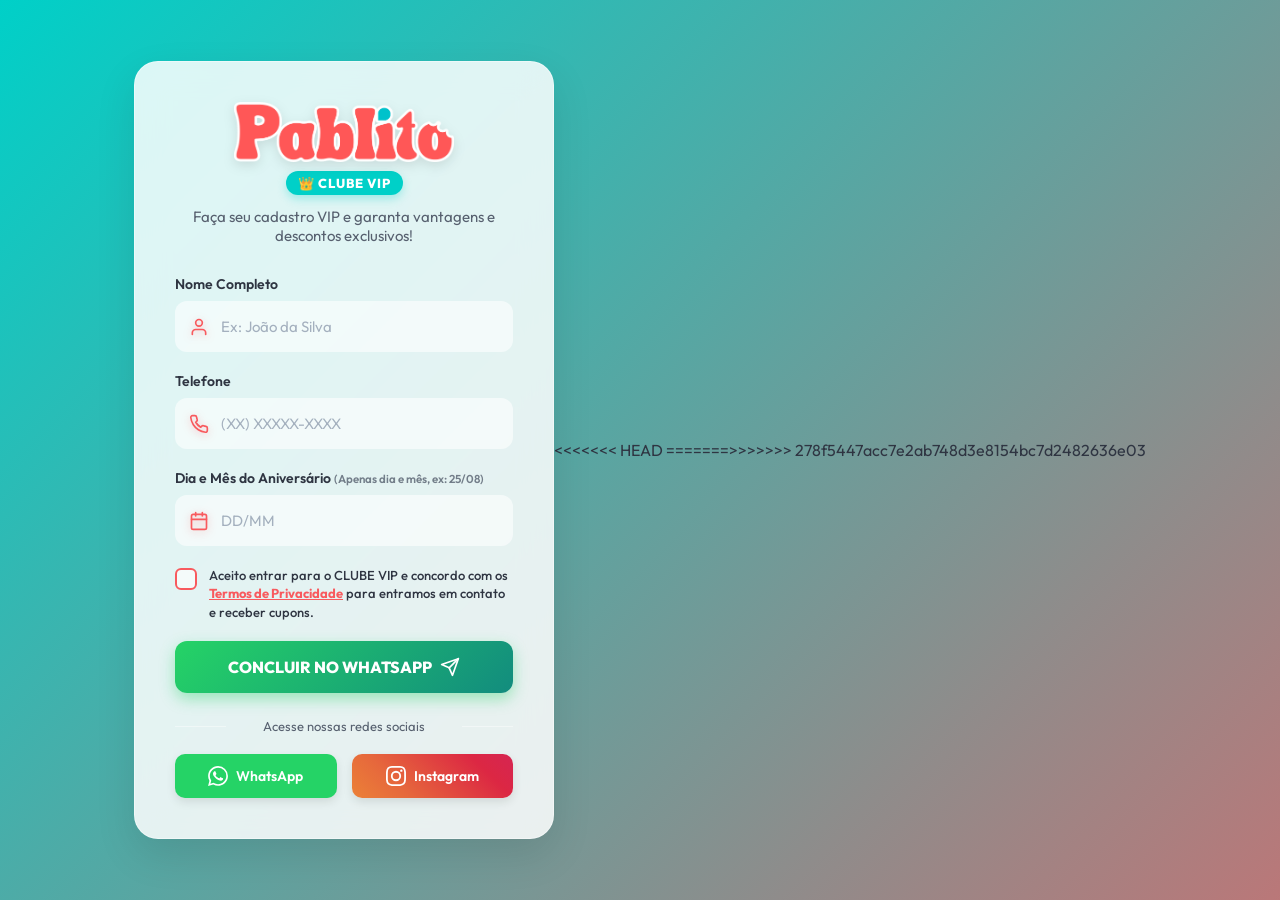
==== commit c9f42cc1: "feal" ====
--- a/index.html
+++ b/index.html
@@ -133,7 +133,23 @@
         </div>
     </main>
 
+<<<<<<< HEAD
     <!-- Modal removed since the flow redirects to WhatsApp now -->
+=======
+    <!-- Success Modal Overlay: Displayed dynamically upon form submit -->
+    <div id="success-modal" class="modal-overlay hidden">
+        <div class="modal-content">
+            <div class="modal-icon">🍦</div>
+            <h2>Tudo Certo!</h2>
+            <p>Conecte-se na rede:</p>
+            <h2 class="wifi-network">Wi-Fi Pablito</h2>
+            <p>E a sua senha é:</p>
+            <h3 class="wifi-password">pablito10</h3>
+            <p class="modal-sub">Uhuu! Agora você já pode se conectar à Wi-Fi Pablito.</p>
+            <button id="close-modal-btn" class="close-modal-btn">CONECTAR AGORA</button>
+        </div>
+    </div>
+>>>>>>> 278f5447acc7e2ab748d3e8154bc7d2482636e03
 
     <!-- Script to Handle Form Submit and Redirect to WhatsApp -->
     <script>
@@ -203,4 +219,4 @@
 
 </body>
 
-</html>+</html>
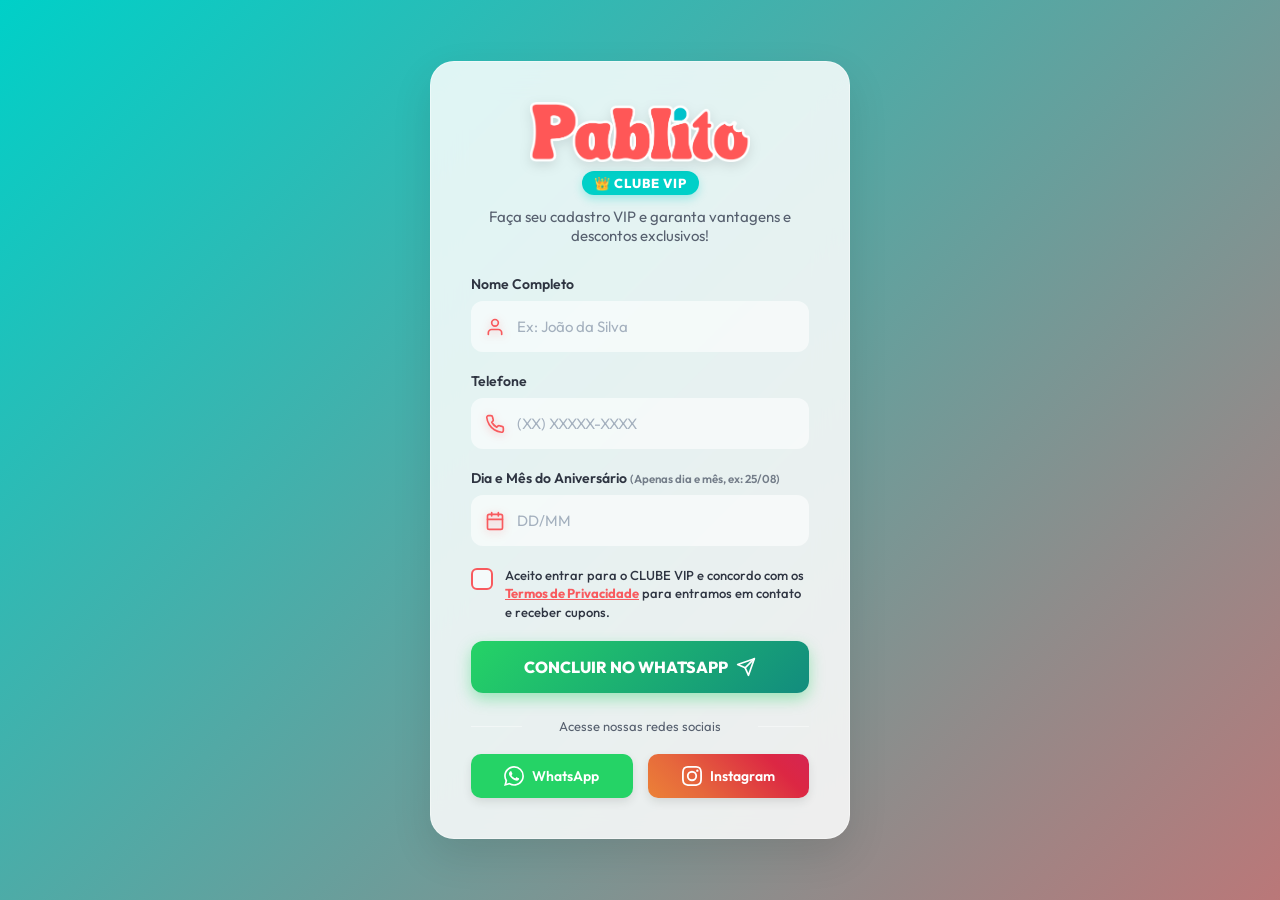
==== commit e45e7df0: "fl" ====
--- a/index.html
+++ b/index.html
@@ -15,24 +15,74 @@
     <style>
         /* Animações Dinâmicas para os Ícones */
         @keyframes bounceUser {
-            0%, 100% { transform: translateY(-50%); }
-            50% { transform: translateY(-65%) scale(1.15); }
-        }
+
+            0%,
+            100% {
+                transform: translateY(-50%);
+            }
+
+            50% {
+                transform: translateY(-65%) scale(1.15);
+            }
+        }
+
         @keyframes ringPhone {
-            0%, 100% { transform: translateY(-50%) rotate(0); }
-            10% { transform: translateY(-50%) rotate(15deg); }
-            20% { transform: translateY(-50%) rotate(-10deg); }
-            30% { transform: translateY(-50%) rotate(10deg); }
-            40% { transform: translateY(-50%) rotate(-15deg); }
-            50% { transform: translateY(-50%) rotate(0); }
-        }
+
+            0%,
+            100% {
+                transform: translateY(-50%) rotate(0);
+            }
+
+            10% {
+                transform: translateY(-50%) rotate(15deg);
+            }
+
+            20% {
+                transform: translateY(-50%) rotate(-10deg);
+            }
+
+            30% {
+                transform: translateY(-50%) rotate(10deg);
+            }
+
+            40% {
+                transform: translateY(-50%) rotate(-15deg);
+            }
+
+            50% {
+                transform: translateY(-50%) rotate(0);
+            }
+        }
+
         @keyframes popCalendar {
-            0%, 100% { transform: translateY(-50%) scale(1); }
-            50% { transform: translateY(-50%) scale(1.2) rotate(10deg); }
-        }
-        .anim-user { animation: bounceUser 2.5s infinite ease-in-out; color: var(--primary-color) !important; filter: drop-shadow(0px 2px 4px rgba(248,90,94,0.4)); }
-        .anim-phone { animation: ringPhone 2.5s infinite ease-in-out; color: var(--primary-color) !important; filter: drop-shadow(0px 2px 4px rgba(248,90,94,0.4)); }
-        .anim-calendar { animation: popCalendar 2.5s infinite ease-in-out; color: var(--primary-color) !important; filter: drop-shadow(0px 2px 4px rgba(248,90,94,0.4)); }
+
+            0%,
+            100% {
+                transform: translateY(-50%) scale(1);
+            }
+
+            50% {
+                transform: translateY(-50%) scale(1.2) rotate(10deg);
+            }
+        }
+
+        .anim-user {
+            animation: bounceUser 2.5s infinite ease-in-out;
+            color: var(--primary-color) !important;
+            filter: drop-shadow(0px 2px 4px rgba(248, 90, 94, 0.4));
+        }
+
+        .anim-phone {
+            animation: ringPhone 2.5s infinite ease-in-out;
+            color: var(--primary-color) !important;
+            filter: drop-shadow(0px 2px 4px rgba(248, 90, 94, 0.4));
+        }
+
+        .anim-calendar {
+            animation: popCalendar 2.5s infinite ease-in-out;
+            color: var(--primary-color) !important;
+            filter: drop-shadow(0px 2px 4px rgba(248, 90, 94, 0.4));
+        }
     </style>
 </head>
 
@@ -81,7 +131,9 @@
             </div>
 
             <div class="input-group">
-                <label for="aniversario">Dia e Mês do Aniversário <small style="color: var(--text-muted); font-size: 11.5px; opacity:0.8;">(Apenas dia e mês, ex: 25/08)</small></label>
+                <label for="aniversario">Dia e Mês do Aniversário <small
+                        style="color: var(--text-muted); font-size: 11.5px; opacity:0.8;">(Apenas dia e mês, ex:
+                        25/08)</small></label>
                 <div class="input-icon-wrapper">
                     <svg class="icon anim-calendar" xmlns="http://www.w3.org/2000/svg" viewBox="0 0 24 24" fill="none"
                         stroke="currentColor" stroke-width="2" stroke-linecap="round" stroke-linejoin="round">
@@ -133,23 +185,20 @@
         </div>
     </main>
 
-<<<<<<< HEAD
-    <!-- Modal removed since the flow redirects to WhatsApp now -->
-=======
     <!-- Success Modal Overlay: Displayed dynamically upon form submit -->
     <div id="success-modal" class="modal-overlay hidden">
         <div class="modal-content">
             <div class="modal-icon">🍦</div>
             <h2>Tudo Certo!</h2>
             <p>Conecte-se na rede:</p>
-            <h2 class="wifi-network">Wi-Fi Pablito</h2>
+            <h3 class="wifi-network">Pablito</h3>
             <p>E a sua senha é:</p>
             <h3 class="wifi-password">pablito10</h3>
-            <p class="modal-sub">Uhuu! Agora você já pode se conectar à Wi-Fi Pablito.</p>
+            <p class="modal-sub">Uhuu! Agora você já pode se conectar à nossa rede. Refresque seu dia com o melhor
+                sorvete!</p>
             <button id="close-modal-btn" class="close-modal-btn">CONECTAR AGORA</button>
         </div>
     </div>
->>>>>>> 278f5447acc7e2ab748d3e8154bc7d2482636e03
 
     <!-- Script to Handle Form Submit and Redirect to WhatsApp -->
     <script>
@@ -219,4 +268,4 @@
 
 </body>
 
-</html>
+</html>
